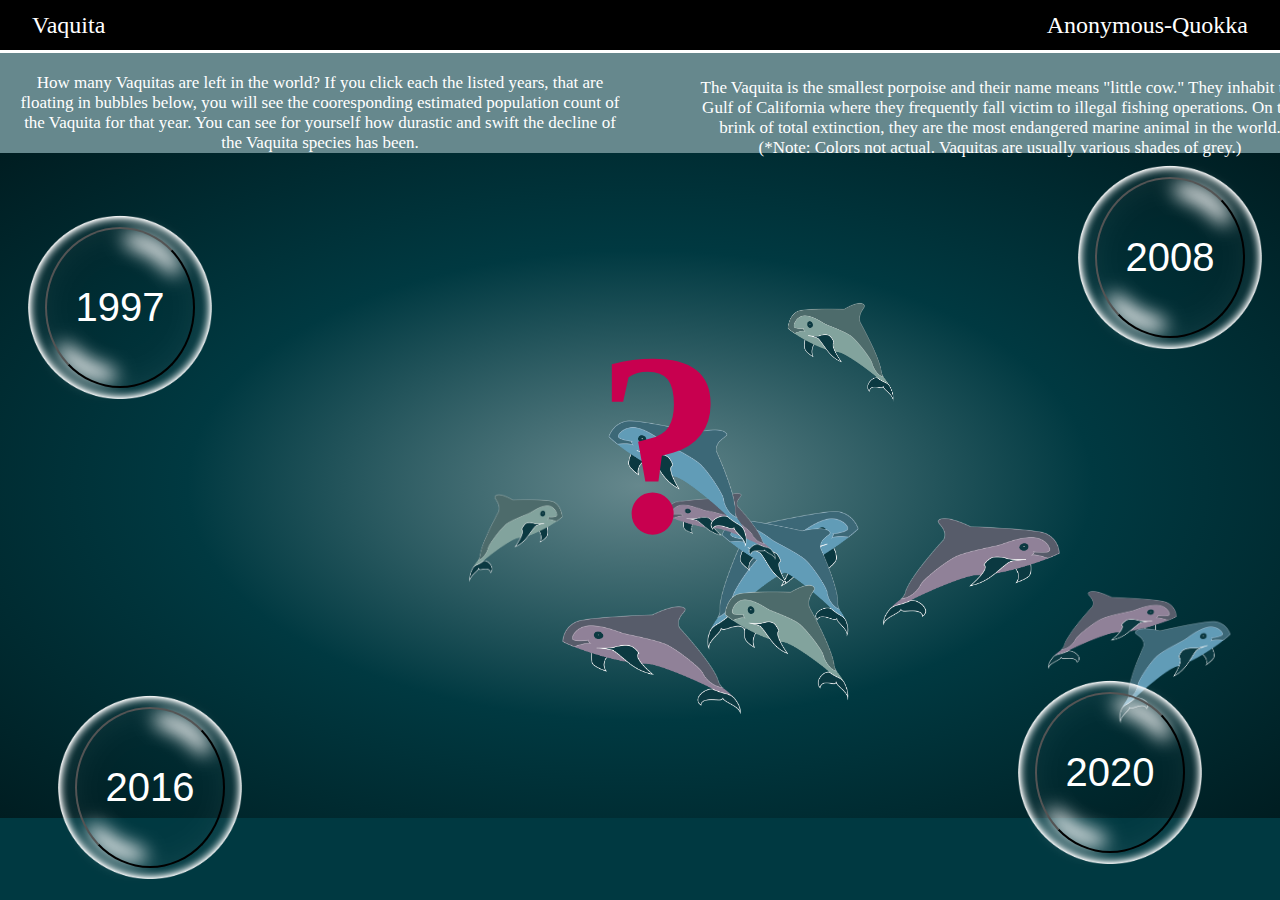
==== vaquita/index.html @ d33f6ac7 "Home page framework" ====
<!DOCTYPE html>
<html lang="en" dir="ltr">
  <head>
    <meta charset="utf-8">
    <title>The Vaquita Counter</title>
    <link rel="stylesheet" type="text/css" href="css/style.css">
    <script src="https://code.jquery.com/jquery-3.4.1.min.js"></script>
    <script src = "js/scripts.js" defer></script>
  </head>
  <body>
    <div id="heading">
      <div id="heading_holder">
        <p>Vaquita</p>
        <p>Anonymous-Quokka</p>
      </div>
    </div>
    <div id="content">
      <div id="subContent1">
        <p>
          <br>
          How many Vaquitas are left in the world? If you click each the listed years, that are floating in bubbles below,
          you will see the cooresponding estimated population count of the Vaquita for that year. You can see for yourself
          how durastic and swift the decline of the Vaquita species has been.
        </p>
      </div>
        <div id="subContent2">
          <p>
            <br>
            The Vaquita is the smallest porpoise and their name means "little cow." They inhabit the Gulf of California
            where they frequently fall victim to illegal fishing operations. On the brink of total extinction, they
            are the most endangered marine animal in the world.
            <br>
            (*Note: Colors not actual. Vaquitas are usually various shades of grey.)
          </p>
        </div>
      </div>
    <div id="vaquitas">
      <img src="img/vaquita-purple.png" id="purple1">
      <img src="img/vaquita-blue.png" id="blue1">
      <img src="img/vaquita-green.png" id="green1">

      <img src="img/vaquita-purple.png" id="purple2">
      <img src="img/vaquita-blue.png" id="blue2">
      <img src="img/vaquita-green.png" id="green2">

      <img src="img/vaquita-purple.png" id="purple3">
      <img src="img/vaquita-blue.png" id="blue3">
      <img src="img/vaquita-green.png" id="green3">
    </div>
    <div class="buttons">
      <div id="bubble1">
        <div class="bubble_button">
          <button id="button1">1997</button>
          <img src="img/bubble.png" alt="a bubble">
        </div>
      </div>

      <div id="bubble2">
        <div class="bubble_button">
          <img src="img/bubble.png" alt="a bubble">
          <button id="button2">2008</button>
        </div>
      </div>

      <div id="bubble3">
        <div class="bubble_button">
          <img src="img/bubble.png" alt="a bubble">
          <button id="button3">2016</button>
        </div>
      </div>

      <div id="bubble4">
        <div class="bubble_button">
          <img src="img/bubble.png" alt="a bubble">
          <button id="button4">2020</button>
        </div>
      </div>

    </div>
    <div id="media">
      <div id="counter_bubble">
        <h1>?</h1>
      </div>
    </div>
  </body>
</html>
---- vaquita/css/style.css ----
body {
  margin: 0px;
  width: 100%;
  height: 100%;
  background-color: #003941;
  overflow-x: hidden;
  overflow-y: hidden;
}

#heading {
  background-color: black; /*Color for all heading*/
  height: 50px;
  width: 100%;
  border-bottom: solid white 3px;
  position: fixed; /*keeps the element from moving with scroll*/
  top: 0px;
  z-index: 1; /*prevent the elements below from overlapping the heading*/
}

#heading_holder {
  width: 95%;
  color: white;
  text-emphasis: bold;
  font-size: auto;
  display: flex; /*sets up for special layout*/
  justify-content: space-between; /*displays el's on same line but opp sides*/
  padding-top: 0%;
  font-size: 150%;
  margin-left: 2.5%;
}

#heading_holder p {
  margin: 1% 0%;
  font-size: 100%;
}

#content {
  background-color: #66888D;
  text-align: center;
  margin: 0px;
  margin-top: 53px; /*pushes element below #heading*/
  height: 100px;
  color: #FFFFFF;
  font-size: 17px;
}

#subContent1 {
  text-align: center;
  width:600px;
  position:relative;
  left:20px;
}

#subContent2 {
  text-align: center;
  width:600px;
  position:relative;
  left:700px;
  bottom:112px;
}

#media {
  text-align: center;
  margin-left: 0px;
  width: 100%;
  height: 665px;
  background: radial-gradient(#66888D, #003941, #001D21);
  z-index: 2;
}

#counter_bubble {
  color: #C8004F;
  /* background: radial-gradient(#d3e0ea, #276678); */
  position: absolute;
  left: 37%;
  top: 120px;
  font-size: 130px;
  text-align: center;
  height: 375px;
  width: 375px;

  /*
  border: solid white 5px;
  border-radius: 50%;
  */
}

#counter {
  opacity: 1;
}
.buttons {
    text-align: center;
}

.bubble_button {
  position: relative;
  height: 215px;
  width: 200px;
}

.bubble_button img {
  width: 100%;
  height: 100%;
}

.bubble_button button {
  color: white;
  font-size: 250%;
  position: absolute;
  height: 75%;
  width: 75%;
  top: 12.5%;
  left: 12.5%;
  background-color: transparent;
  border-radius: 100%;
}

#bubble1 {
  position: absolute;
  z-index: 3;
  /* background-image: url(bubble.png); */
    top: 200px;
    left: 20px;
}
#bubble2 {
  position: absolute;
  top: 150px;
  right: 10px;

}
#bubble3 {
  position: absolute;
  bottom: 5px;
  left: 50px;
}

#bubble4 {
  position: absolute;
  bottom: 20px;
  right: 70px;
}

#purple1 {
  width: 250px;
  position: absolute;
  top: 170px;
  left: 225px;
  transform: rotate(10 deg);
  transform: scaleX(1);
}

#blue1 {
  position: absolute;
  width: 250px;
  top: 420px;
  left: -20px;
  transform: rotate(-35deg);
  transform: scaleX(-1);
}

#green1 {
  position: absolute;
  width: 250px;
  top: 450px;
  right: 200px;
  transform: rotate(270deg);
}

#purple2 {
  width: 350px;
  position: absolute;
  bottom: -40px;
  left: 585px;
  transform: scaleX(-1) rotate(-5deg);
}

#blue2 {
  position: absolute;
  width: 230px;
  bottom: 280px;
  right: 20px;
  transform: rotate(160deg);
}

#green2 {
  position: absolute;
  width: 200px;
  top: 200px;
  left: 500px;
  transform: scaleX(-1) rotate(300deg);
}

#purple3 {
  width: 200px;
  position: absolute;
  top: 200px;
  right: 200px;
  transform: scaleX(-1) rotate(30deg);
}

#blue3 {
  position: absolute;
  width: 300px;
  bottom: 340px;
  right: 350px;
  transform: rotate(-25deg) rotate(20deg);
}

#green3 {
  position: absolute;
  width: 350px;
  bottom: 70px;
  right: 750px;
  transform:rotate(200deg);
}
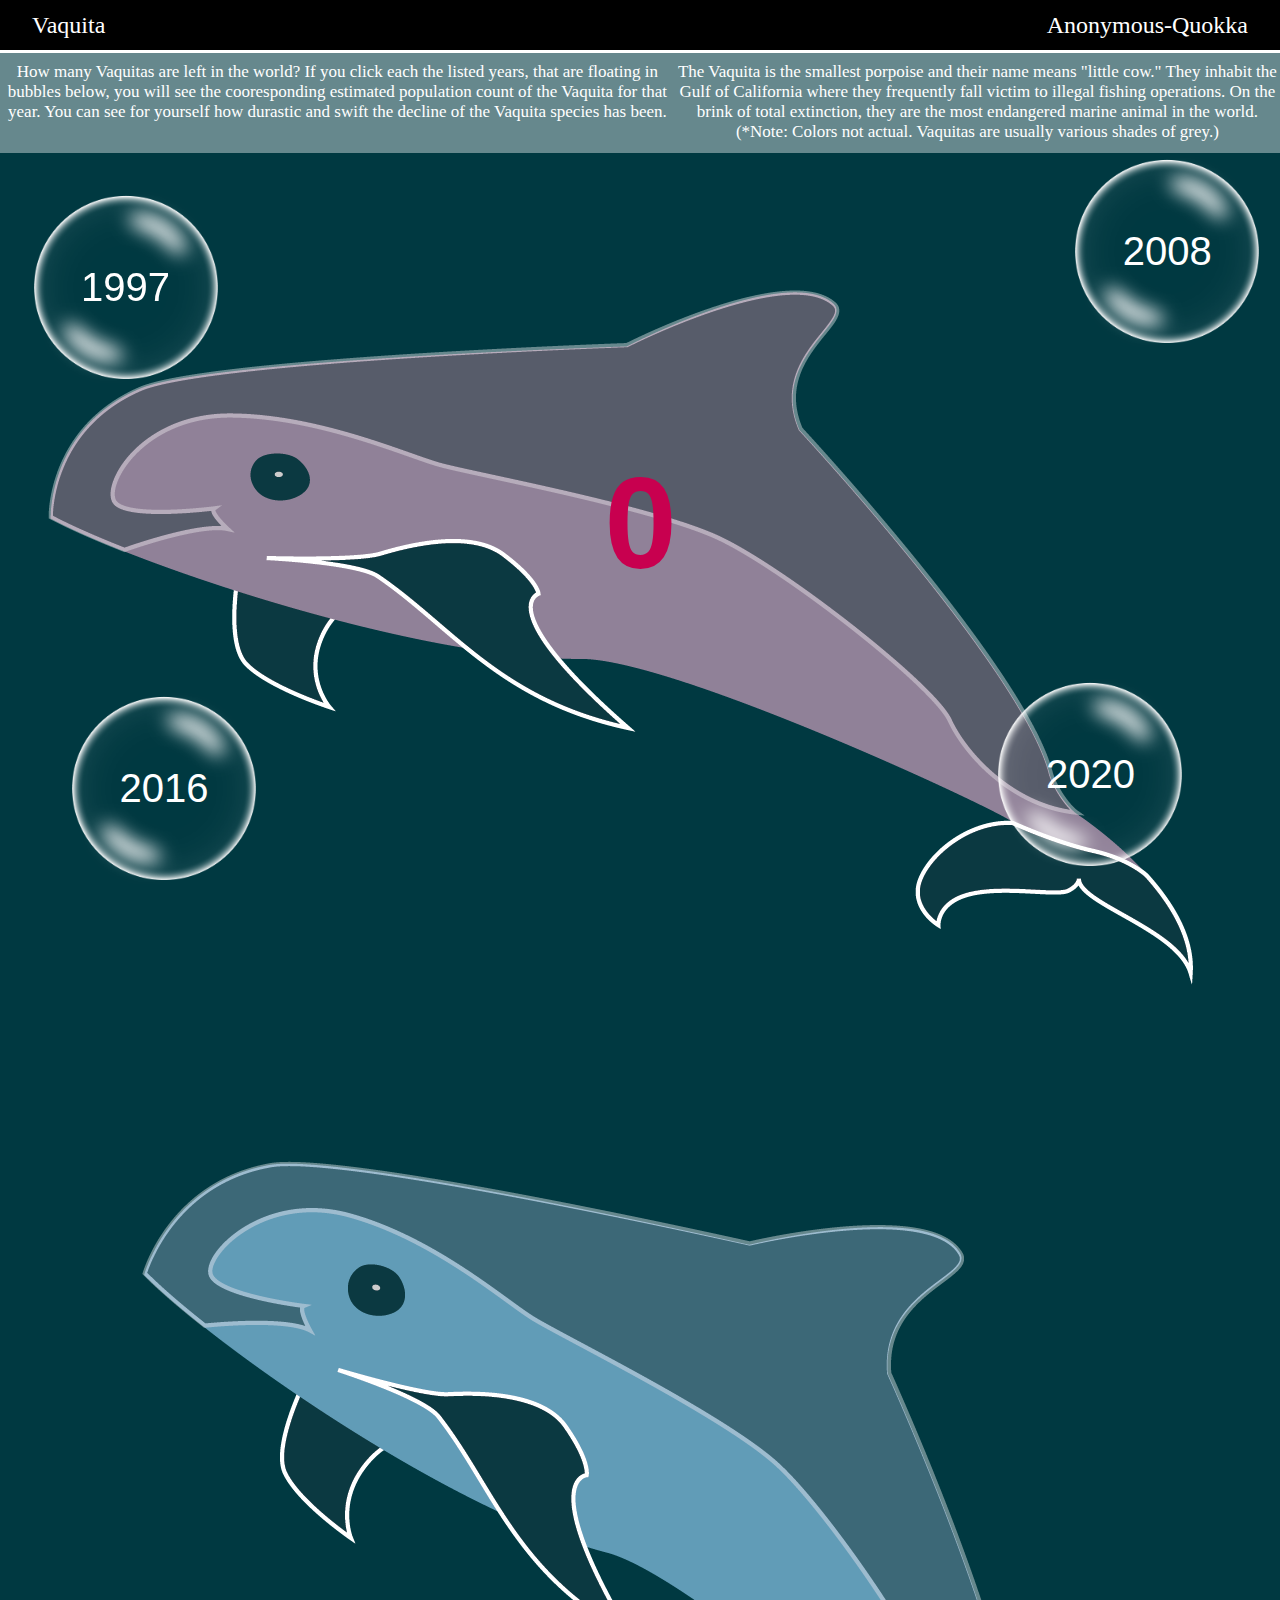
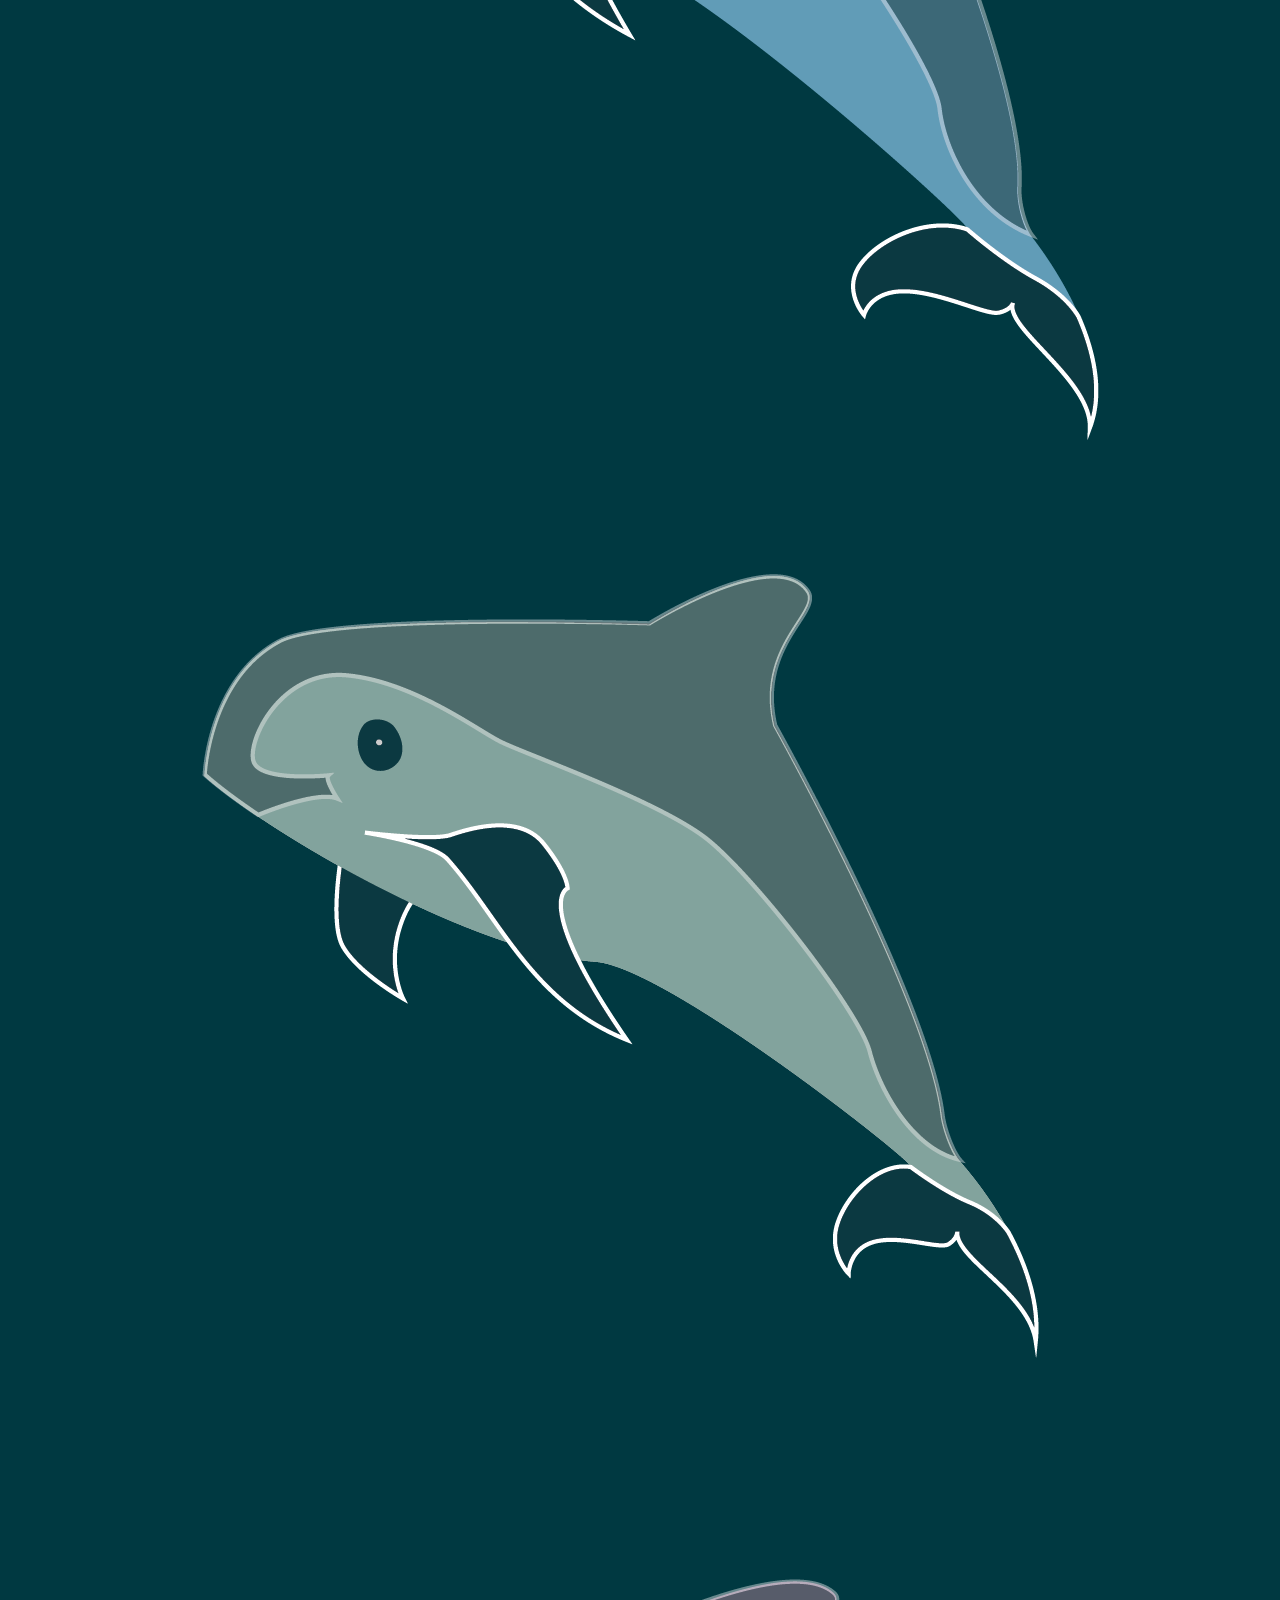
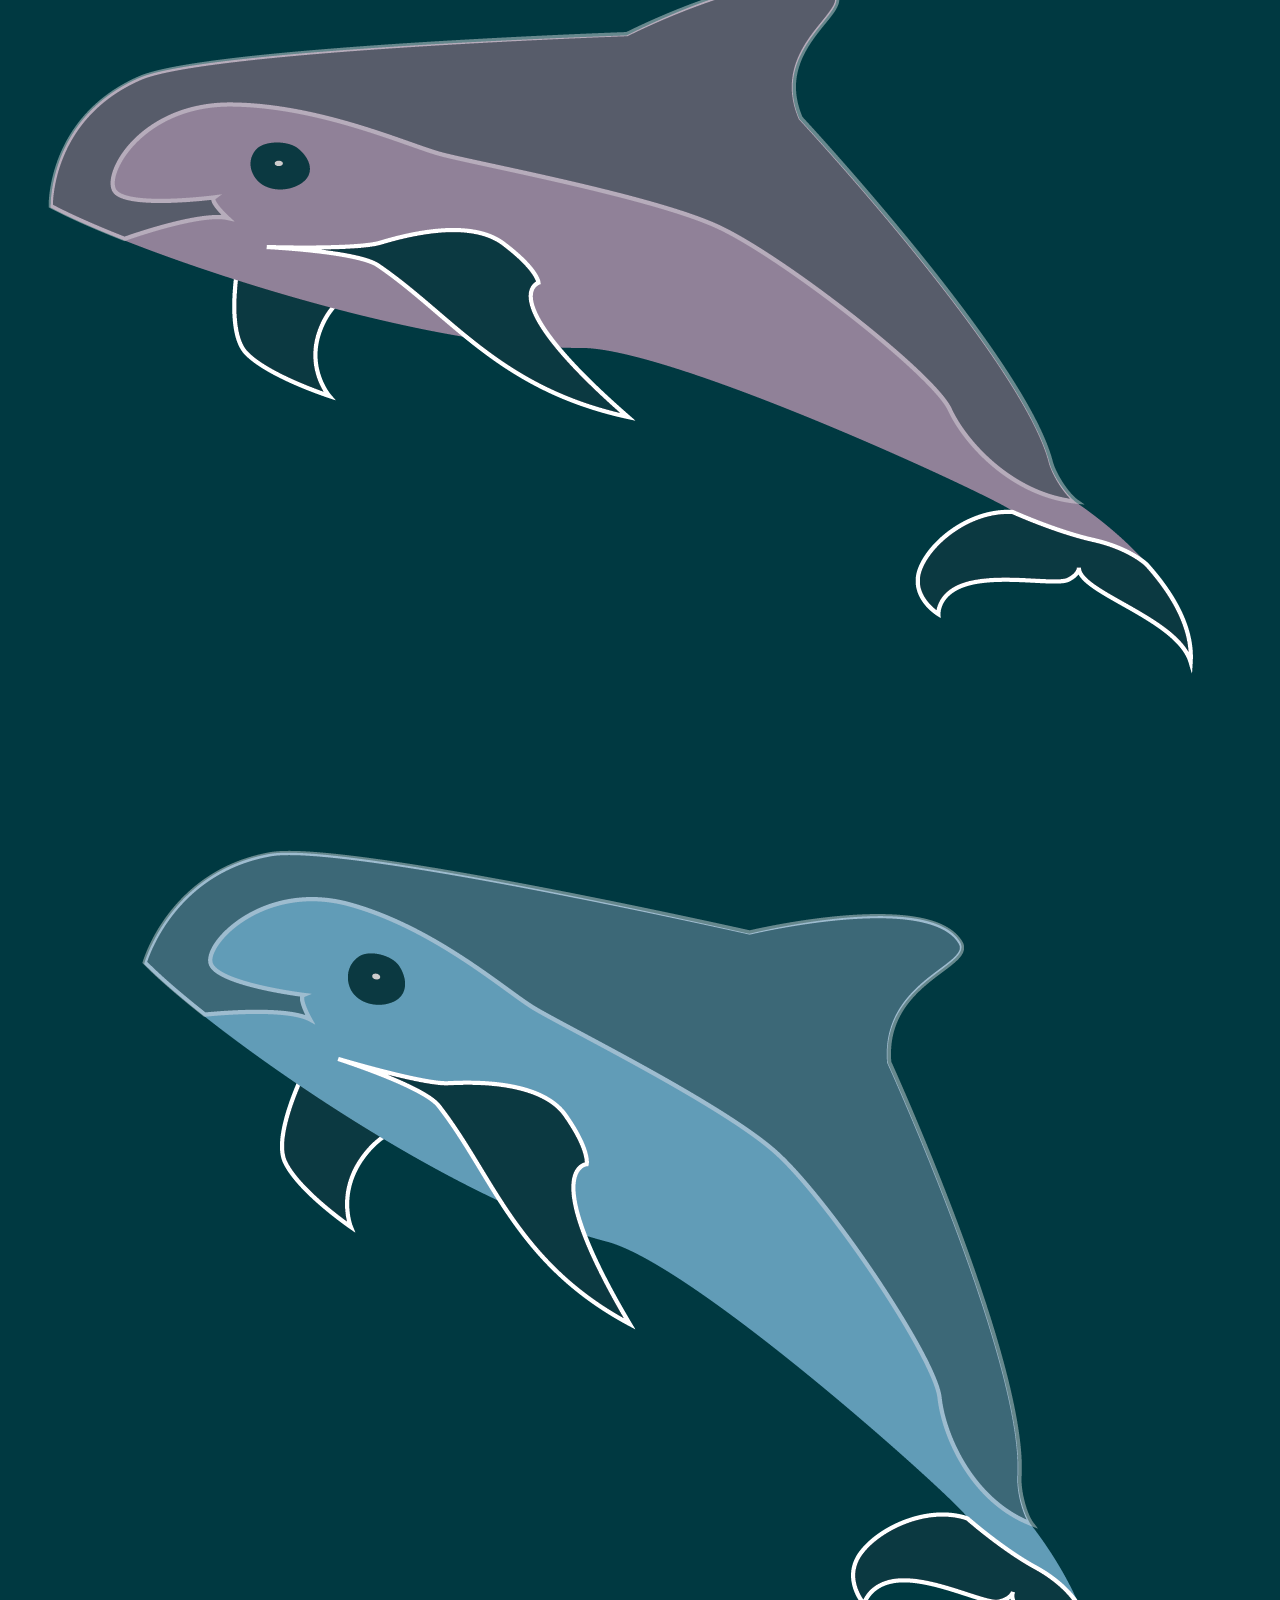
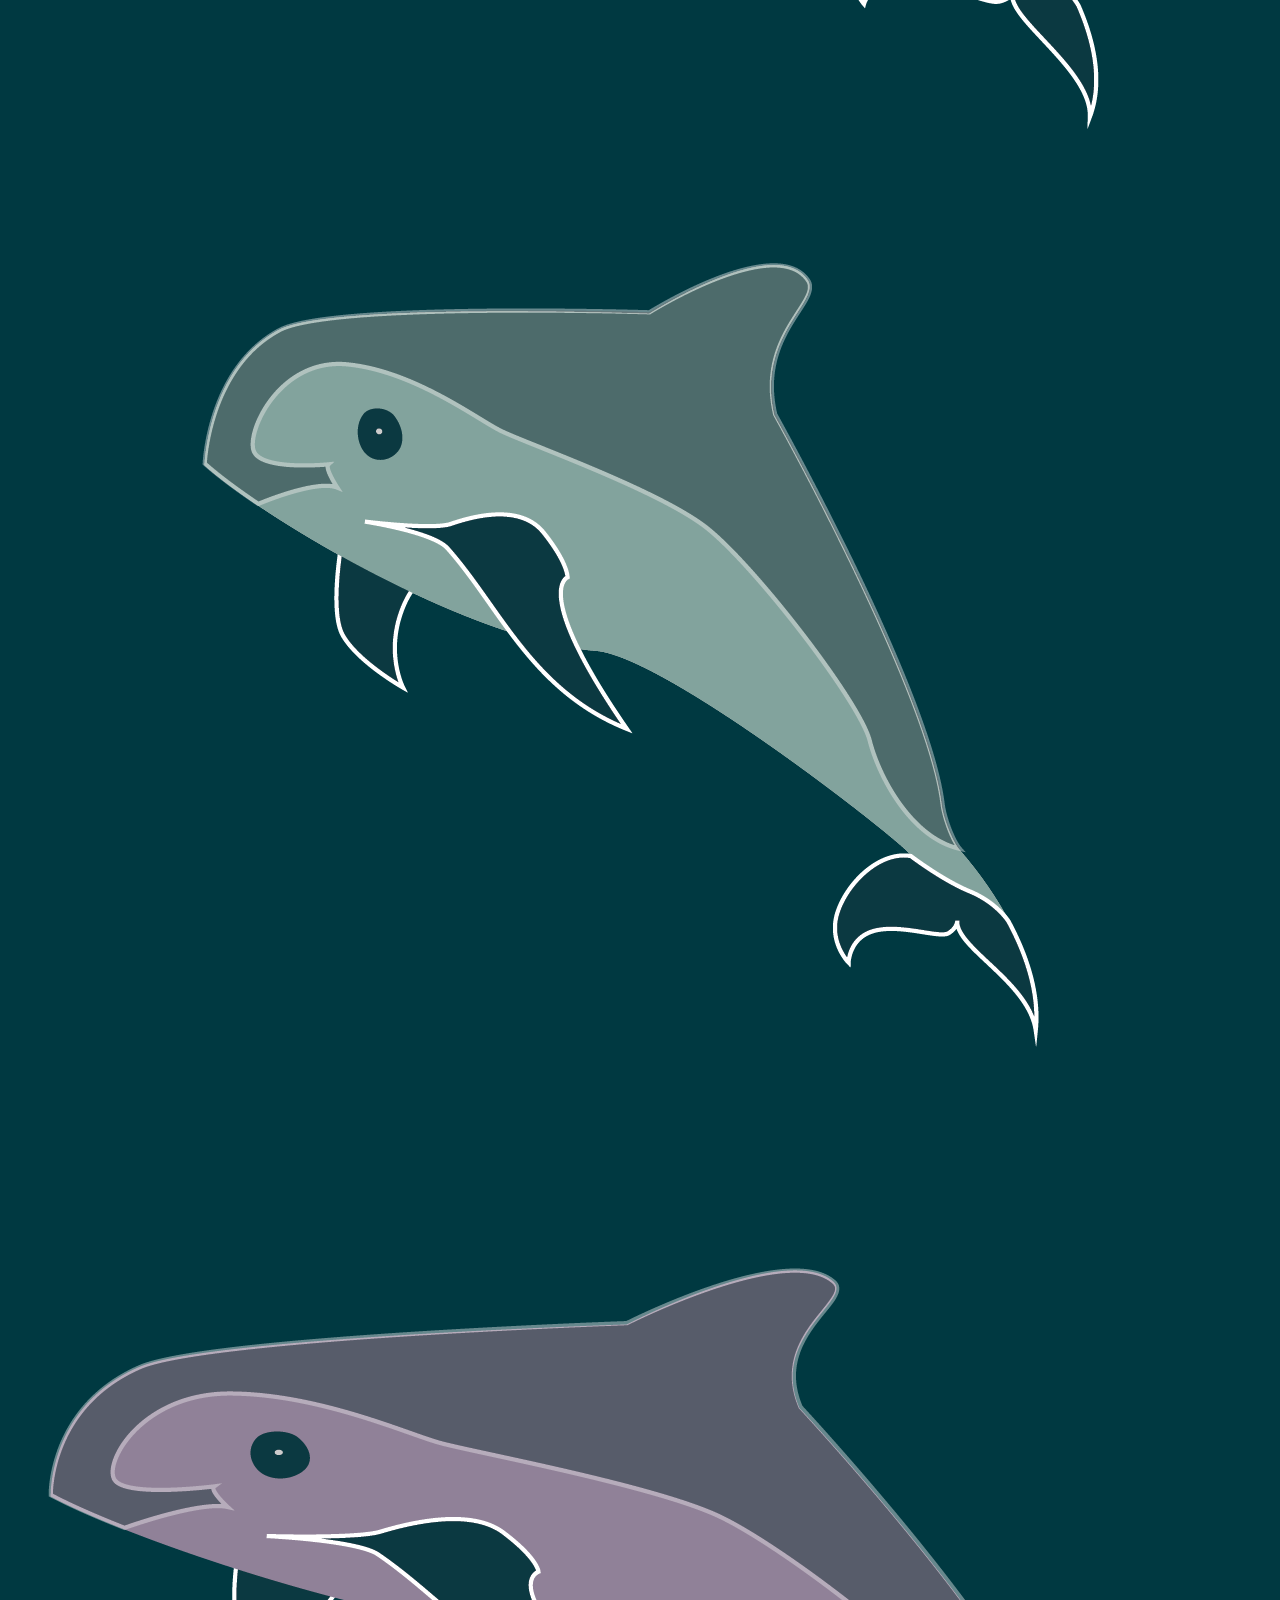
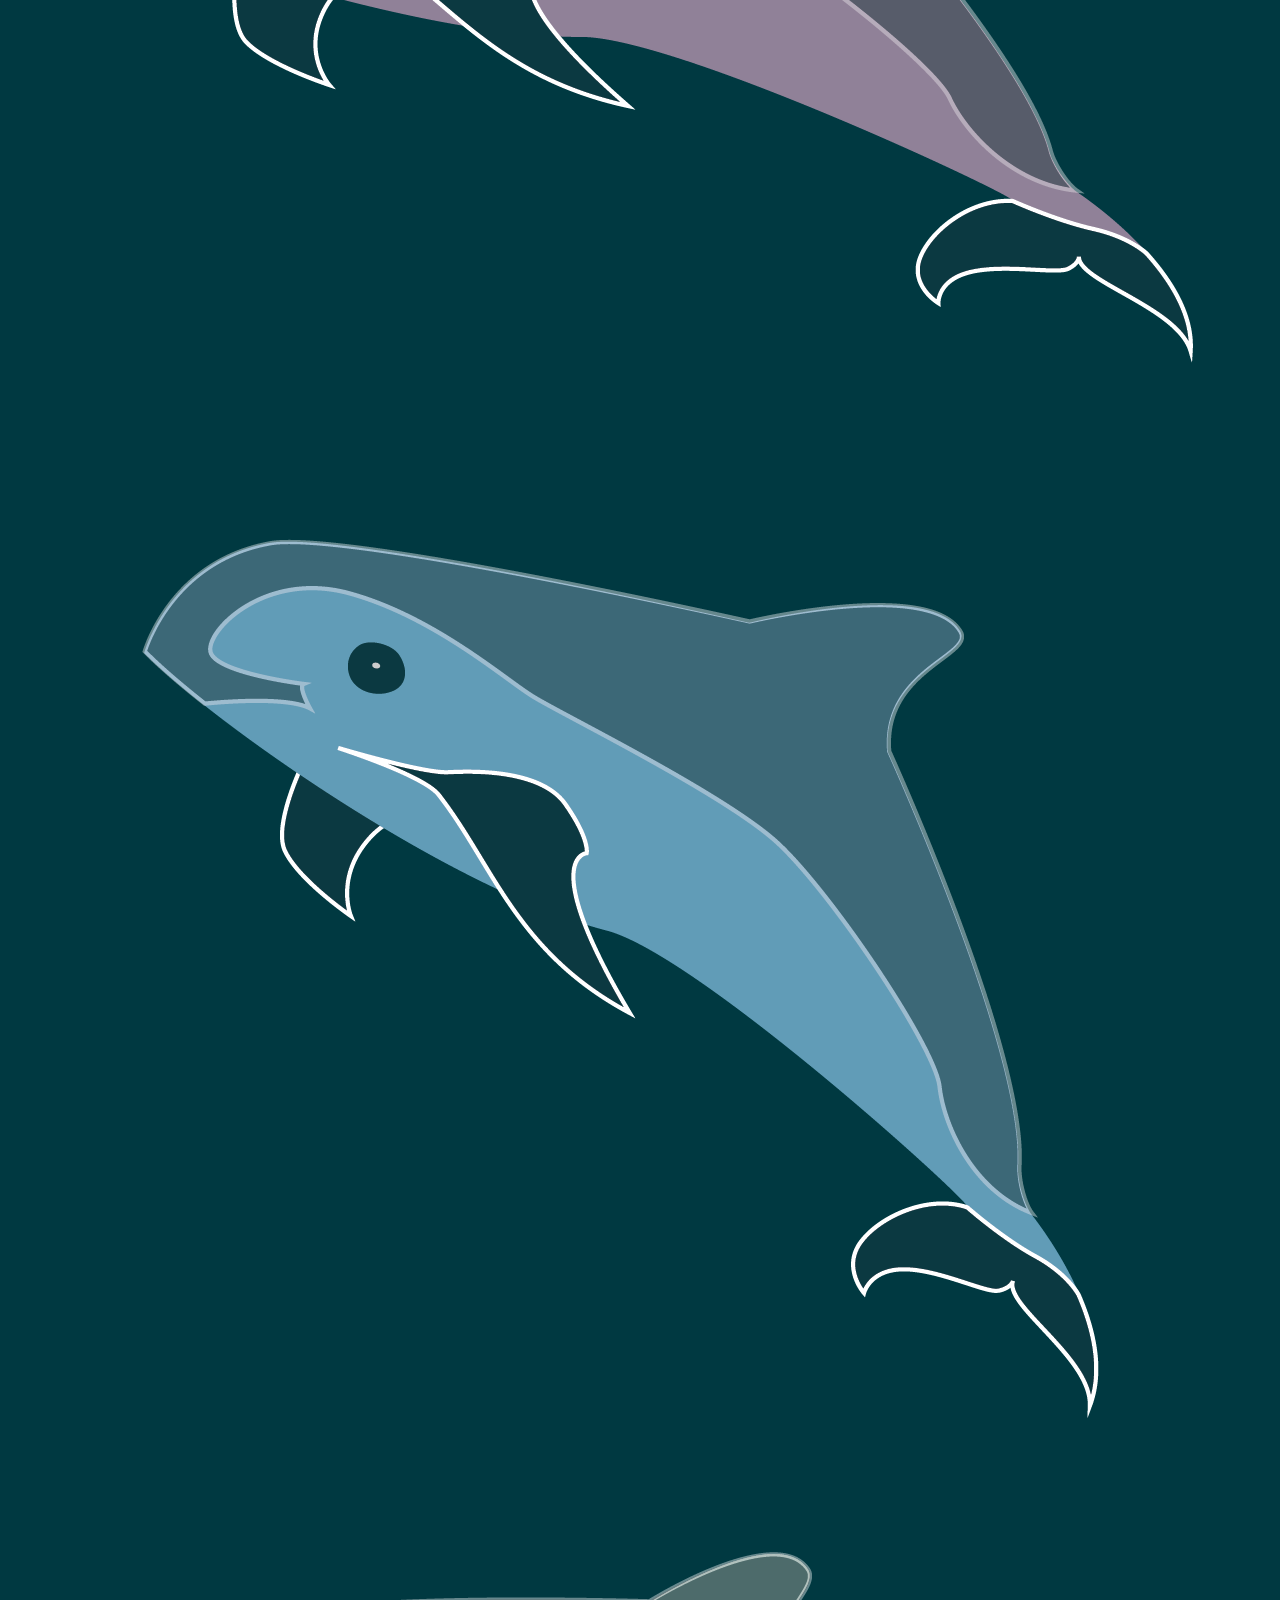
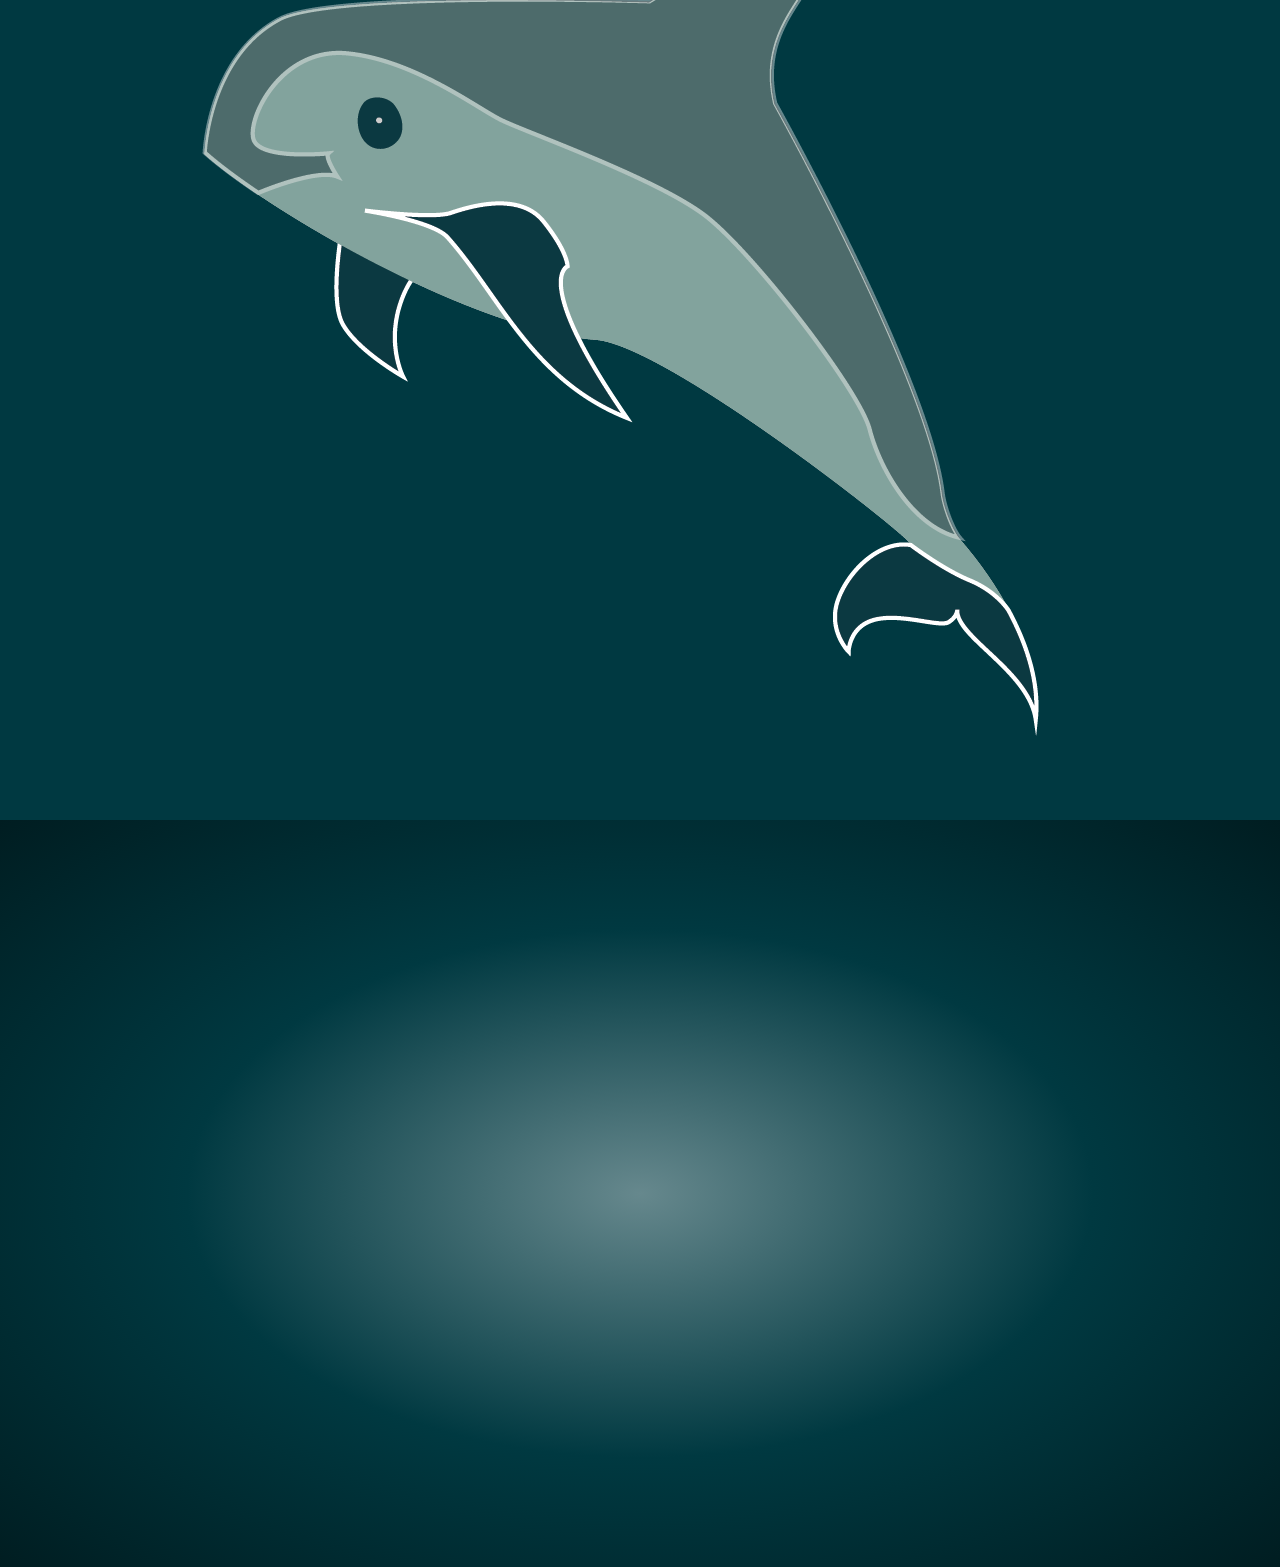
==== commit c5ee2d4b: "Testing Round 1" ====
--- a/vaquita/index.html
+++ b/vaquita/index.html
@@ -5,7 +5,11 @@
     <title>The Vaquita Counter</title>
     <link rel="stylesheet" type="text/css" href="css/style.css">
     <script src="https://code.jquery.com/jquery-3.4.1.min.js"></script>
-    <script src = "js/scripts.js" defer></script>
+
+    <script src="../js/odometer.min.js"></script>
+    <link rel="stylesheet" type="text/css" href="../css/odometer-theme-default.css">
+
+    <script src = "js/vaquita.js" defer></script>
   </head>
   <body>
     <div id="heading">
@@ -17,7 +21,6 @@
     <div id="content">
       <div id="subContent1">
         <p>
-          <br>
           How many Vaquitas are left in the world? If you click each the listed years, that are floating in bubbles below,
           you will see the cooresponding estimated population count of the Vaquita for that year. You can see for yourself
           how durastic and swift the decline of the Vaquita species has been.
@@ -25,7 +28,6 @@
       </div>
         <div id="subContent2">
           <p>
-            <br>
             The Vaquita is the smallest porpoise and their name means "little cow." They inhabit the Gulf of California
             where they frequently fall victim to illegal fishing operations. On the brink of total extinction, they
             are the most endangered marine animal in the world.
@@ -78,8 +80,8 @@
 
     </div>
     <div id="media">
-      <div id="counter_bubble">
-        <h1>?</h1>
+      <div>
+        <h1 id="counter_bubble">?</h1>
       </div>
     </div>
   </body>
--- a/vaquita/css/style.css
+++ b/vaquita/css/style.css
@@ -1,3 +1,5 @@
+/*THIS IS FOR THE INDIVIDUAL PAGES"*/
+
 body {
   margin: 0px;
   width: 100%;
@@ -38,51 +40,32 @@
   background-color: #66888D;
   text-align: center;
   margin: 0px;
-  margin-top: 53px; /*pushes element below #heading*/
-  height: 100px;
+  margin-top: 5vh; /*pushes element below #heading*/
+  height: 12vh;
   color: #FFFFFF;
   font-size: 17px;
-}
-
-#subContent1 {
-  text-align: center;
-  width:600px;
-  position:relative;
-  left:20px;
-}
-
-#subContent2 {
-  text-align: center;
-  width:600px;
-  position:relative;
-  left:700px;
-  bottom:112px;
+  display: flex;
+  justify-content: space-between;
 }
 
 #media {
   text-align: center;
   margin-left: 0px;
   width: 100%;
-  height: 665px;
+  height: 83vh;
   background: radial-gradient(#66888D, #003941, #001D21);
   z-index: 2;
 }
 
 #counter_bubble {
   color: #C8004F;
-  /* background: radial-gradient(#d3e0ea, #276678); */
   position: absolute;
-  left: 37%;
-  top: 120px;
+  left: 31.3%;
+  top: 40%;
   font-size: 130px;
   text-align: center;
-  height: 375px;
-  width: 375px;
-
-  /*
-  border: solid white 5px;
-  border-radius: 50%;
-  */
+  height: 37.5vh;
+  width: 37.5vw;
 }
 
 #counter {
@@ -113,103 +96,30 @@
   left: 12.5%;
   background-color: transparent;
   border-radius: 100%;
+  border: none;
 }
 
 #bubble1 {
   position: absolute;
   z-index: 3;
   /* background-image: url(bubble.png); */
-    top: 200px;
-    left: 20px;
+    top: 20vh;
+    left: 2vw;
 }
 #bubble2 {
   position: absolute;
-  top: 150px;
-  right: 10px;
+  top: 16vh;
+  right: 1vw;
 
 }
 #bubble3 {
   position: absolute;
-  bottom: 5px;
-  left: 50px;
+  bottom: .5vh;
+  left: 5vw;
 }
 
 #bubble4 {
   position: absolute;
-  bottom: 20px;
-  right: 70px;
+  bottom: 2vh;
+  right: 7vw;
 }
-
-#purple1 {
-  width: 250px;
-  position: absolute;
-  top: 170px;
-  left: 225px;
-  transform: rotate(10 deg);
-  transform: scaleX(1);
-}
-
-#blue1 {
-  position: absolute;
-  width: 250px;
-  top: 420px;
-  left: -20px;
-  transform: rotate(-35deg);
-  transform: scaleX(-1);
-}
-
-#green1 {
-  position: absolute;
-  width: 250px;
-  top: 450px;
-  right: 200px;
-  transform: rotate(270deg);
-}
-
-#purple2 {
-  width: 350px;
-  position: absolute;
-  bottom: -40px;
-  left: 585px;
-  transform: scaleX(-1) rotate(-5deg);
-}
-
-#blue2 {
-  position: absolute;
-  width: 230px;
-  bottom: 280px;
-  right: 20px;
-  transform: rotate(160deg);
-}
-
-#green2 {
-  position: absolute;
-  width: 200px;
-  top: 200px;
-  left: 500px;
-  transform: scaleX(-1) rotate(300deg);
-}
-
-#purple3 {
-  width: 200px;
-  position: absolute;
-  top: 200px;
-  right: 200px;
-  transform: scaleX(-1) rotate(30deg);
-}
-
-#blue3 {
-  position: absolute;
-  width: 300px;
-  bottom: 340px;
-  right: 350px;
-  transform: rotate(-25deg) rotate(20deg);
-}
-
-#green3 {
-  position: absolute;
-  width: 350px;
-  bottom: 70px;
-  right: 750px;
-  transform:rotate(200deg);
-}
--- a/css/odometer-theme-default.css
+++ b/css/odometer-theme-default.css
@@ -0,0 +1,89 @@
+.odometer.odometer-auto-theme, .odometer.odometer-theme-default {
+  display: inline-block;
+  vertical-align: middle;
+  *vertical-align: auto;
+  *zoom: 1;
+  *display: inline;
+  position: relative;
+}
+.odometer.odometer-auto-theme .odometer-digit, .odometer.odometer-theme-default .odometer-digit {
+  display: inline-block;
+  vertical-align: middle;
+  *vertical-align: auto;
+  *zoom: 1;
+  *display: inline;
+  position: relative;
+}
+.odometer.odometer-auto-theme .odometer-digit .odometer-digit-spacer, .odometer.odometer-theme-default .odometer-digit .odometer-digit-spacer {
+  display: inline-block;
+  vertical-align: middle;
+  *vertical-align: auto;
+  *zoom: 1;
+  *display: inline;
+  visibility: hidden;
+}
+.odometer.odometer-auto-theme .odometer-digit .odometer-digit-inner, .odometer.odometer-theme-default .odometer-digit .odometer-digit-inner {
+  text-align: left;
+  display: block;
+  position: absolute;
+  top: 0;
+  left: 0;
+  right: 0;
+  bottom: 0;
+  overflow: hidden;
+}
+.odometer.odometer-auto-theme .odometer-digit .odometer-ribbon, .odometer.odometer-theme-default .odometer-digit .odometer-ribbon {
+  display: block;
+}
+.odometer.odometer-auto-theme .odometer-digit .odometer-ribbon-inner, .odometer.odometer-theme-default .odometer-digit .odometer-ribbon-inner {
+  display: block;
+  -webkit-backface-visibility: hidden;
+}
+.odometer.odometer-auto-theme .odometer-digit .odometer-value, .odometer.odometer-theme-default .odometer-digit .odometer-value {
+  display: block;
+  -webkit-transform: translateZ(0);
+}
+.odometer.odometer-auto-theme .odometer-digit .odometer-value.odometer-last-value, .odometer.odometer-theme-default .odometer-digit .odometer-value.odometer-last-value {
+  position: absolute;
+}
+.odometer.odometer-auto-theme.odometer-animating-up .odometer-ribbon-inner, .odometer.odometer-theme-default.odometer-animating-up .odometer-ribbon-inner {
+  -webkit-transition: -webkit-transform 2s;
+  -moz-transition: -moz-transform 2s;
+  -ms-transition: -ms-transform 2s;
+  -o-transition: -o-transform 2s;
+  transition: transform 2s;
+}
+.odometer.odometer-auto-theme.odometer-animating-up.odometer-animating .odometer-ribbon-inner, .odometer.odometer-theme-default.odometer-animating-up.odometer-animating .odometer-ribbon-inner {
+  -webkit-transform: translateY(-100%);
+  -moz-transform: translateY(-100%);
+  -ms-transform: translateY(-100%);
+  -o-transform: translateY(-100%);
+  transform: translateY(-100%);
+}
+.odometer.odometer-auto-theme.odometer-animating-down .odometer-ribbon-inner, .odometer.odometer-theme-default.odometer-animating-down .odometer-ribbon-inner {
+  -webkit-transform: translateY(-100%);
+  -moz-transform: translateY(-100%);
+  -ms-transform: translateY(-100%);
+  -o-transform: translateY(-100%);
+  transform: translateY(-100%);
+}
+.odometer.odometer-auto-theme.odometer-animating-down.odometer-animating .odometer-ribbon-inner, .odometer.odometer-theme-default.odometer-animating-down.odometer-animating .odometer-ribbon-inner {
+  -webkit-transition: -webkit-transform 2s;
+  -moz-transition: -moz-transform 2s;
+  -ms-transition: -ms-transform 2s;
+  -o-transition: -o-transform 2s;
+  transition: transform 2s;
+  -webkit-transform: translateY(0);
+  -moz-transform: translateY(0);
+  -ms-transform: translateY(0);
+  -o-transform: translateY(0);
+  transform: translateY(0);
+}
+
+.odometer.odometer-auto-theme, .odometer.odometer-theme-default {
+  font-family: "Helvetica Neue", sans-serif;
+  line-height: 1.1em;
+}
+.odometer.odometer-auto-theme .odometer-value, .odometer.odometer-theme-default .odometer-value {
+  text-align: center;
+}
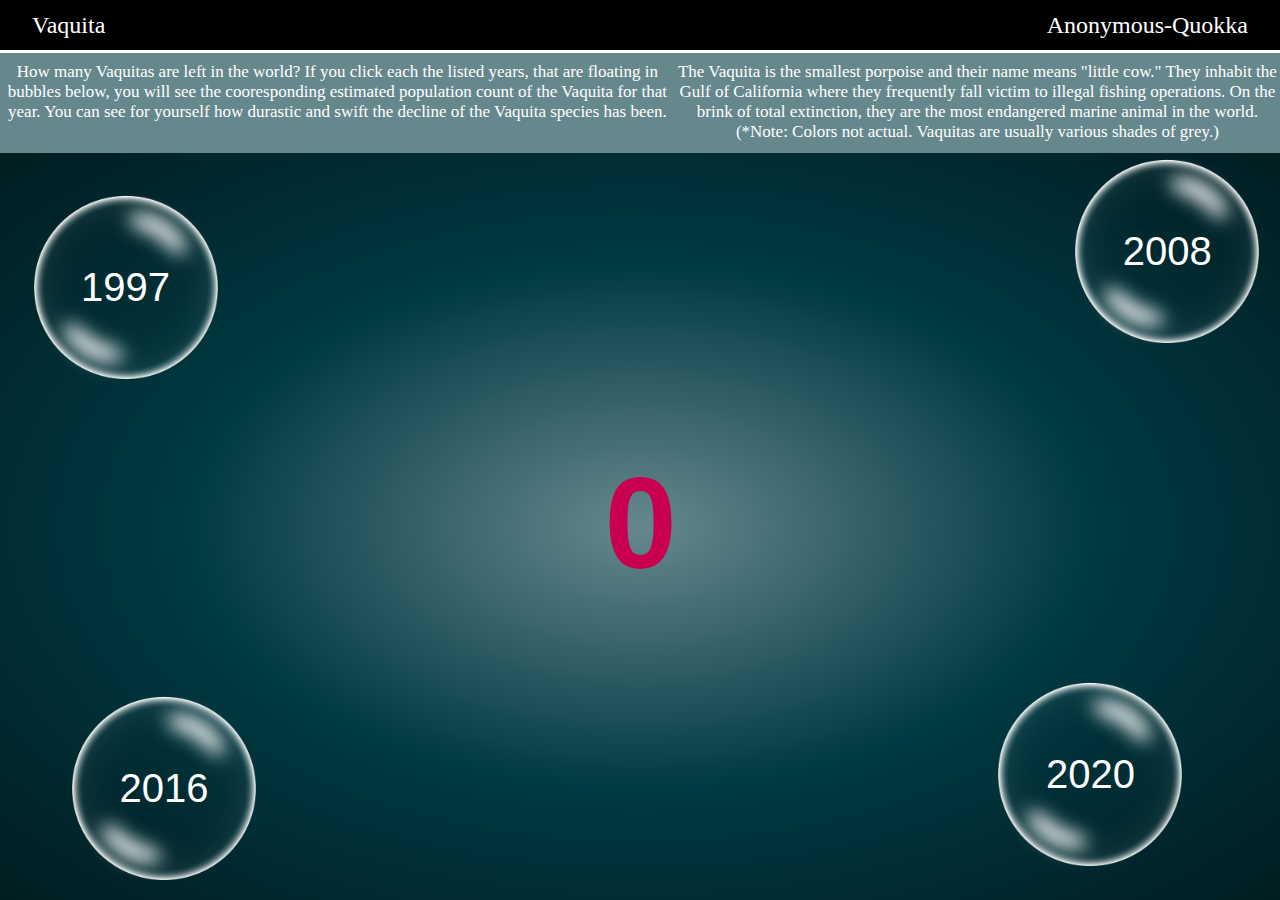
==== commit 958f3b86: "Update #2" ====
--- a/vaquita/index.html
+++ b/vaquita/index.html
@@ -7,6 +7,7 @@
     <script src="https://code.jquery.com/jquery-3.4.1.min.js"></script>
 
     <script src="../js/odometer.min.js"></script>
+    <script src="../js/foundation.js" defer></script>
     <link rel="stylesheet" type="text/css" href="../css/odometer-theme-default.css">
 
     <script src = "js/vaquita.js" defer></script>
@@ -36,7 +37,7 @@
           </p>
         </div>
       </div>
-    <div id="vaquitas">
+    <div id="HOLDER">
       <img src="img/vaquita-purple.png" id="purple1">
       <img src="img/vaquita-blue.png" id="blue1">
       <img src="img/vaquita-green.png" id="green1">
